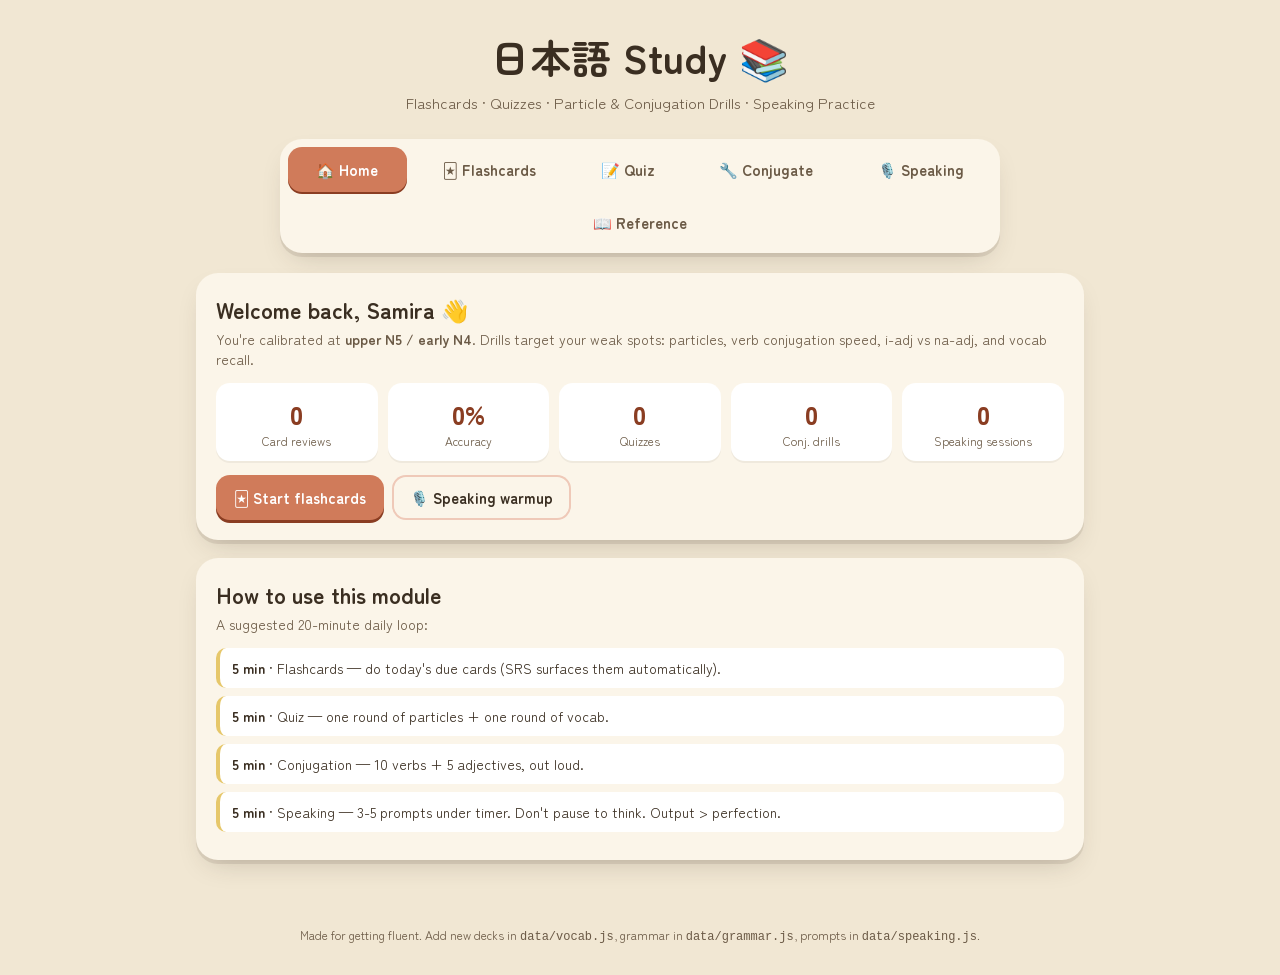
==== index.html @ 861074bb "Initial study module: flashcards (SRS), quizzes, particle & conjugation drills, speaking practice" ====
<!doctype html>
<html lang="en">
<head>
  <meta charset="utf-8" />
  <meta name="viewport" content="width=device-width,initial-scale=1" />
  <title>日本語 Study — Samira's Japanese Module</title>
  <meta name="description" content="A personal Japanese study module: flashcards with SRS, quizzes, particle & conjugation drills, and timed speaking practice." />
  <link rel="preconnect" href="https://fonts.googleapis.com" />
  <link rel="preconnect" href="https://fonts.gstatic.com" crossorigin />
  <link href="https://fonts.googleapis.com/css2?family=Zen+Maru+Gothic:wght@500;700;900&family=Quicksand:wght@500;700&display=swap" rel="stylesheet" />
  <link rel="stylesheet" href="css/style.css" />
</head>
<body>
  <header class="site">
    <h1>日本語 Study 📚</h1>
    <p class="subtitle">Flashcards · Quizzes · Particle &amp; Conjugation Drills · Speaking Practice</p>
  </header>

  <main>
    <nav class="tabs" role="tablist">
      <button class="tab-btn active" data-tab="home">🏠 Home</button>
      <button class="tab-btn" data-tab="flashcards">🃏 Flashcards</button>
      <button class="tab-btn" data-tab="quiz">📝 Quiz</button>
      <button class="tab-btn" data-tab="conjugate">🔧 Conjugate</button>
      <button class="tab-btn" data-tab="speaking">🎙️ Speaking</button>
      <button class="tab-btn" data-tab="reference">📖 Reference</button>
    </nav>

    <!-- HOME -->
    <section class="panel active" id="panel-home">
      <div class="section">
        <h2>Welcome back, Samira 👋</h2>
        <p class="muted">You're calibrated at <strong>upper N5 / early N4</strong>. Drills target your weak spots: particles, verb conjugation speed, i-adj vs na-adj, and vocab recall.</p>
        <div class="stats-row" id="home-stats"></div>
        <div class="controls-row" style="margin-top:14px">
          <button class="btn" data-goto="flashcards">🃏 Start flashcards</button>
          <button class="btn ghost" data-goto="speaking">🎙️ Speaking warmup</button>
        </div>
      </div>

      <div class="section">
        <h2>How to use this module</h2>
        <p class="muted">A suggested 20-minute daily loop:</p>
        <ul class="tips">
          <li><strong>5 min</strong> · Flashcards — do today's due cards (SRS surfaces them automatically).</li>
          <li><strong>5 min</strong> · Quiz — one round of particles + one round of vocab.</li>
          <li><strong>5 min</strong> · Conjugation — 10 verbs + 5 adjectives, out loud.</li>
          <li><strong>5 min</strong> · Speaking — 3-5 prompts under timer. Don't pause to think. Output &gt; perfection.</li>
        </ul>
      </div>
    </section>

    <!-- FLASHCARDS -->
    <section class="panel" id="panel-flashcards">
      <div class="section">
        <h2>🃏 Flashcards (SRS)</h2>
        <p class="muted">Pick a deck. Rate yourself honestly — cards you struggle with come back sooner.</p>
        <div class="deck-grid" id="deck-picker"></div>
      </div>

      <div class="section" id="flashcard-stage" style="display:none">
        <div class="score-bar">
          <span id="fc-progress">0 / 0</span>
          <span class="srs-meta" id="fc-srs-meta"></span>
          <button class="btn ghost small" id="fc-reset">↺ Reset deck</button>
        </div>
        <div class="flashcard-wrap">
          <div class="flashcard" id="flashcard">
            <div class="flashcard-inner">
              <div class="flashcard-face front">
                <div class="jp-main" id="fc-front"></div>
                <div class="kana" id="fc-kana"></div>
                <div class="hint-flip">tap / space to flip</div>
              </div>
              <div class="flashcard-face back">
                <div class="en" id="fc-en"></div>
                <div class="romaji" id="fc-romaji"></div>
                <div class="notes" id="fc-notes"></div>
                <div class="hint-flip">rate yourself below</div>
              </div>
            </div>
          </div>
          <div class="rating-row" id="fc-ratings">
            <button class="rating-btn again" data-rating="again">Again <span class="kbd">1</span></button>
            <button class="rating-btn hard"  data-rating="hard">Hard <span class="kbd">2</span></button>
            <button class="rating-btn good"  data-rating="good">Good <span class="kbd">3</span></button>
            <button class="rating-btn easy"  data-rating="easy">Easy <span class="kbd">4</span></button>
          </div>
        </div>
      </div>
    </section>

    <!-- QUIZ -->
    <section class="panel" id="panel-quiz">
      <div class="section">
        <h2>📝 Quiz Mode</h2>
        <p class="muted">Multiple choice. Pick a quiz type:</p>
        <div class="controls-row">
          <select class="select" id="quiz-type">
            <option value="particle">Particles (は/が/を/に/で…)</option>
            <option value="vocab-jp-en">Vocab: JP → EN</option>
            <option value="vocab-en-jp">Vocab: EN → JP</option>
          </select>
          <select class="select" id="quiz-deck"></select>
          <button class="btn" id="quiz-start">Start quiz</button>
        </div>
      </div>

      <div class="section" id="quiz-stage" style="display:none">
        <div class="score-bar">
          <span id="quiz-progress">0 / 10</span>
          <span id="quiz-score">Score: 0</span>
          <button class="btn ghost small" id="quiz-quit">End quiz</button>
        </div>
        <div class="quiz-question" id="quiz-q"></div>
        <div class="options" id="quiz-options"></div>
        <div class="feedback" id="quiz-feedback" style="display:none"></div>
      </div>
    </section>

    <!-- CONJUGATION -->
    <section class="panel" id="panel-conjugate">
      <div class="section">
        <h2>🔧 Conjugation Drill</h2>
        <p class="muted">Type the conjugated form in kana. Don't peek — reveal only if stuck.</p>
        <div class="controls-row">
          <select class="select" id="conj-kind">
            <option value="verb">Verbs</option>
            <option value="adj">Adjectives (i / na)</option>
          </select>
          <select class="select" id="conj-form"></select>
          <button class="btn" id="conj-start">Start drill</button>
        </div>
      </div>

      <div class="section" id="conj-stage" style="display:none">
        <div class="score-bar">
          <span id="conj-progress">0 / 10</span>
          <span id="conj-score">Correct: 0</span>
          <button class="btn ghost small" id="conj-quit">End drill</button>
        </div>
        <div class="quiz-question">
          <div class="prompt-jp" id="conj-prompt"></div>
          <div class="prompt-en" id="conj-sub"></div>
          <input class="drill-input" id="conj-input" placeholder="答えをひらがなで..." autocomplete="off" autocapitalize="off" spellcheck="false" />
          <div class="controls-row" style="justify-content:center">
            <button class="btn small" id="conj-check">Check</button>
            <button class="btn ghost small" id="conj-reveal">Reveal</button>
            <button class="btn ghost small" id="conj-skip">Skip →</button>
          </div>
          <div class="feedback" id="conj-feedback" style="display:none"></div>
        </div>
      </div>
    </section>

    <!-- SPEAKING -->
    <section class="panel" id="panel-speaking">
      <div class="section">
        <h2>🎙️ Speaking Practice</h2>
        <p class="muted">A prompt + a countdown. Say your answer out loud BEFORE the timer ends. Don't wait to feel ready.</p>
        <ul class="tips" id="speaking-tips"></ul>
        <div class="controls-row">
          <select class="select" id="speak-seconds">
            <option value="1">1× time (default)</option>
            <option value="1.5">1.5× (easier)</option>
            <option value="0.75">0.75× (harder)</option>
            <option value="0.5">0.5× (pro mode)</option>
          </select>
          <button class="btn" id="speak-start">Begin</button>
        </div>
      </div>

      <div class="section" id="speak-stage" style="display:none">
        <div class="speaking-card">
          <div class="muted" id="speak-index"></div>
          <div class="speaking-prompt" id="speak-prompt"></div>
          <div class="timer-ring" id="speak-timer"><div class="digits" id="speak-digits">10</div></div>
          <div class="reveal hidden" id="speak-reveal">
            <div class="jp" id="speak-sample"></div>
            <div class="en" id="speak-sample-en"></div>
          </div>
          <div class="controls-row" style="justify-content:center; margin-top:14px">
            <button class="btn ghost small" id="speak-show">Show sample answer</button>
            <button class="btn small" id="speak-next">Next prompt →</button>
          </div>
        </div>
      </div>
    </section>

    <!-- REFERENCE -->
    <section class="panel" id="panel-reference">
      <div class="section">
        <h2>📖 Particle Reference</h2>
        <p class="muted">The big five (plus friends). Tap to expand examples when browsing on a phone.</p>
        <div class="particle-grid" id="particle-grid"></div>
      </div>
      <div class="section">
        <h2>🔧 Conjugation Cheat Sheet</h2>
        <p class="muted">The patterns the drill is quizzing you on:</p>
        <div id="conj-ref"></div>
      </div>
    </section>
  </main>

  <footer class="site">
    <p>Made for getting fluent. Add new decks in <code>data/vocab.js</code>, grammar in <code>data/grammar.js</code>, prompts in <code>data/speaking.js</code>.</p>
  </footer>

  <!-- Data files -->
  <script src="data/vocab.js"></script>
  <script src="data/grammar.js"></script>
  <script src="data/speaking.js"></script>
  <!-- App logic -->
  <script src="js/storage.js"></script>
  <script src="js/flashcards.js"></script>
  <script src="js/quiz.js"></script>
  <script src="js/conjugation.js"></script>
  <script src="js/speaking.js"></script>
  <script src="js/reference.js"></script>
  <script src="js/app.js"></script>
</body>
</html>
---- css/style.css ----
/* =========================================================
   Japanese Study — warm & cute theme
   Palette inspired by the reference cards (beige/cream + soft
   accents). Mobile first; rounded corners; soft shadows.
   ========================================================= */

:root {
  --bg: #f1e7d3;
  --bg-panel: #fbf5e9;
  --bg-card: #ffffff;
  --ink: #3a2e21;
  --ink-soft: #6b5a46;
  --accent: #d07b5a;          /* warm terracotta */
  --accent-soft: #efc9b8;
  --accent-ink: #8a3d22;
  --green: #7fa87c;
  --green-soft: #d4e6cf;
  --yellow: #e6c76a;
  --yellow-soft: #f6e6b8;
  --pink: #e7a0a8;
  --pink-soft: #f6d8dc;
  --blue: #8aaccf;
  --blue-soft: #d7e5f1;
  --shadow: 0 4px 0 rgba(58, 46, 33, 0.10), 0 12px 28px -12px rgba(58,46,33,0.25);
  --radius-lg: 22px;
  --radius-md: 14px;
  --radius-sm: 10px;
}

* { box-sizing: border-box; }

html, body {
  margin: 0;
  padding: 0;
  font-family: "Zen Maru Gothic","Hiragino Maru Gothic ProN","Noto Sans JP","Quicksand",system-ui,-apple-system,"Segoe UI",sans-serif;
  background: var(--bg);
  color: var(--ink);
  -webkit-font-smoothing: antialiased;
  min-height: 100vh;
}

/* ---------- Layout ---------- */
header.site {
  padding: 28px 20px 10px;
  text-align: center;
}
header.site h1 {
  margin: 0;
  font-size: clamp(28px, 5vw, 40px);
  letter-spacing: 0.5px;
}
header.site .subtitle {
  color: var(--ink-soft);
  margin: 6px 0 0;
  font-size: 15px;
}

main {
  max-width: 920px;
  margin: 0 auto;
  padding: 16px;
}

/* ---------- Tabs ---------- */
.tabs {
  display: flex;
  gap: 8px;
  flex-wrap: wrap;
  justify-content: center;
  padding: 8px;
  margin: 0 auto 20px;
  background: var(--bg-panel);
  border-radius: var(--radius-lg);
  box-shadow: var(--shadow);
  max-width: 720px;
}
.tab-btn {
  flex: 1 1 auto;
  min-width: 110px;
  padding: 12px 14px;
  border: 0;
  background: transparent;
  color: var(--ink-soft);
  font-weight: 700;
  font-size: 15px;
  border-radius: var(--radius-md);
  cursor: pointer;
  transition: all .15s ease;
  font-family: inherit;
}
.tab-btn:hover { background: rgba(208,123,90,0.08); color: var(--ink); }
.tab-btn.active {
  background: var(--accent);
  color: #fff;
  box-shadow: 0 2px 0 var(--accent-ink);
}

.panel { display: none; }
.panel.active { display: block; animation: fadeIn .25s ease; }
@keyframes fadeIn { from { opacity:0; transform: translateY(4px);} to {opacity:1; transform:none;} }

/* ---------- Cards / sections ---------- */
.section {
  background: var(--bg-panel);
  border-radius: var(--radius-lg);
  padding: 20px;
  box-shadow: var(--shadow);
  margin-bottom: 18px;
}
.section h2 {
  margin: 0 0 4px;
  font-size: 22px;
}
.section .muted { color: var(--ink-soft); font-size: 14px; margin-top: 2px; }

/* ---------- Deck picker ---------- */
.deck-grid {
  display: grid;
  gap: 12px;
  grid-template-columns: repeat(auto-fill, minmax(180px, 1fr));
  margin-top: 14px;
}
.deck-card {
  background: var(--bg-card);
  border: 2px solid transparent;
  border-radius: var(--radius-md);
  padding: 14px;
  cursor: pointer;
  text-align: left;
  font-family: inherit;
  transition: transform .12s ease, border-color .12s ease;
  box-shadow: 0 2px 0 rgba(58,46,33,0.06);
}
.deck-card:hover { transform: translateY(-2px); border-color: var(--accent-soft); }
.deck-card.selected { border-color: var(--accent); background: #fff8f1; }
.deck-card .emoji { font-size: 26px; display: block; margin-bottom: 6px; }
.deck-card .title { font-weight: 700; margin: 2px 0 4px; color: var(--ink); }
.deck-card .count { font-size: 12px; color: var(--ink-soft); }

/* ---------- Generic buttons ---------- */
button.btn {
  border: 0; cursor: pointer; font-family: inherit; font-weight: 700;
  padding: 12px 18px; border-radius: var(--radius-md);
  background: var(--accent); color: #fff; font-size: 15px;
  box-shadow: 0 3px 0 var(--accent-ink);
  transition: transform .08s ease, box-shadow .08s ease, filter .1s ease;
}
button.btn:hover { filter: brightness(1.04); }
button.btn:active { transform: translateY(2px); box-shadow: 0 1px 0 var(--accent-ink); }
button.btn.ghost { background: transparent; color: var(--ink); box-shadow: inset 0 0 0 2px var(--accent-soft); }
button.btn.ghost:active { transform: none; box-shadow: inset 0 0 0 2px var(--accent); }
button.btn.small { padding: 8px 14px; font-size: 14px; }

/* ---------- Flashcard ---------- */
.flashcard-wrap { display: flex; flex-direction: column; align-items: center; gap: 14px; }
.flashcard {
  width: 100%; max-width: 520px; aspect-ratio: 4 / 3;
  perspective: 1200px; cursor: pointer;
  user-select: none;
}
.flashcard-inner {
  position: relative; width: 100%; height: 100%;
  transition: transform .5s cubic-bezier(.4,.2,.2,1);
  transform-style: preserve-3d;
}
.flashcard.flipped .flashcard-inner { transform: rotateY(180deg); }
.flashcard-face {
  position: absolute; inset: 0;
  backface-visibility: hidden;
  display: flex; flex-direction: column;
  align-items: center; justify-content: center;
  background: var(--bg-card);
  border-radius: var(--radius-lg);
  box-shadow: var(--shadow);
  padding: 28px; text-align: center;
}
.flashcard-face.back {
  transform: rotateY(180deg);
  background: #fff8f1;
}
.flashcard .jp-main {
  font-size: clamp(36px, 9vw, 60px);
  font-weight: 700;
  line-height: 1.1;
  color: var(--ink);
}
.flashcard .kana {
  color: var(--ink-soft);
  font-size: 18px;
  margin-top: 8px;
}
.flashcard .romaji {
  font-style: italic;
  color: var(--accent-ink);
  margin-top: 2px;
  font-size: 14px;
}
.flashcard .en {
  font-size: clamp(22px, 5vw, 30px);
  font-weight: 700;
  color: var(--ink);
}
.flashcard .notes {
  color: var(--ink-soft);
  font-size: 14px;
  margin-top: 12px;
  max-width: 80%;
}
.flashcard .hint-flip {
  position: absolute;
  bottom: 12px; left: 0; right: 0;
  text-align: center;
  color: var(--ink-soft);
  font-size: 12px; letter-spacing: .5px;
  text-transform: uppercase;
  opacity: .7;
}

.rating-row {
  display: flex; gap: 8px; flex-wrap: wrap; justify-content: center;
}
.rating-btn {
  border: 0; cursor: pointer; font-family: inherit; font-weight: 700;
  padding: 12px 18px; border-radius: var(--radius-md);
  font-size: 14px;
  box-shadow: 0 3px 0 rgba(58,46,33,0.1);
}
.rating-btn.again { background: var(--pink-soft); color: #8a3d48; }
.rating-btn.hard  { background: var(--yellow-soft); color: #7c6418; }
.rating-btn.good  { background: var(--green-soft); color: #3c5a38; }
.rating-btn.easy  { background: var(--blue-soft); color: #2b4a6b; }
.rating-btn:hover { filter: brightness(.97); }
.rating-btn:active { transform: translateY(2px); box-shadow: 0 1px 0 rgba(58,46,33,0.15); }

.card-progress {
  font-size: 13px;
  color: var(--ink-soft);
  text-align: center;
}
.srs-meta { font-size: 12px; color: var(--ink-soft); }

/* ---------- Quiz / drill ---------- */
.quiz-question {
  background: var(--bg-card);
  border-radius: var(--radius-lg);
  padding: 28px;
  box-shadow: var(--shadow);
  text-align: center;
}
.quiz-question .prompt-jp {
  font-size: clamp(26px, 6vw, 40px);
  font-weight: 700;
  line-height: 1.3;
}
.quiz-question .prompt-en {
  color: var(--ink-soft); margin-top: 6px; font-size: 15px;
}
.blank {
  display: inline-block;
  min-width: 1.5em;
  padding: 0 4px;
  border-bottom: 3px dashed var(--accent);
  color: var(--accent);
  font-weight: 700;
}
.blank.filled {
  border-bottom-style: solid;
  color: var(--ink);
}

.options {
  display: grid;
  gap: 10px;
  grid-template-columns: repeat(auto-fit, minmax(120px, 1fr));
  margin-top: 18px;
}
.option-btn {
  border: 2px solid var(--accent-soft);
  background: var(--bg-card);
  color: var(--ink);
  padding: 14px 16px;
  border-radius: var(--radius-md);
  cursor: pointer;
  font-family: inherit;
  font-size: 20px;
  font-weight: 700;
  transition: all .1s ease;
}
.option-btn:hover { background: #fff8f1; border-color: var(--accent); }
.option-btn.correct { background: var(--green-soft); border-color: var(--green); }
.option-btn.wrong   { background: var(--pink-soft); border-color: var(--pink); }
.option-btn[disabled] { cursor: default; opacity: .85; }

.feedback {
  margin-top: 14px;
  padding: 12px 14px;
  background: var(--bg-panel);
  border-radius: var(--radius-md);
  font-size: 14px;
  color: var(--ink-soft);
  border-left: 4px solid var(--accent);
}
.feedback strong { color: var(--ink); }

.score-bar {
  display: flex; justify-content: space-between; align-items: center;
  margin-bottom: 12px;
  font-size: 14px;
  color: var(--ink-soft);
}

/* ---------- Conjugation drill ---------- */
.drill-input {
  font-family: inherit;
  font-size: 24px;
  padding: 12px 14px;
  border: 2px solid var(--accent-soft);
  border-radius: var(--radius-md);
  background: #fff;
  color: var(--ink);
  text-align: center;
  width: 100%;
  max-width: 340px;
  margin: 14px auto;
  display: block;
  outline: none;
}
.drill-input:focus { border-color: var(--accent); }

.verb-type-badge {
  display: inline-block;
  padding: 3px 10px;
  border-radius: 999px;
  font-size: 12px;
  font-weight: 700;
  color: #fff;
  margin-left: 8px;
  vertical-align: middle;
}
.verb-type-badge.u  { background: var(--accent); }
.verb-type-badge.ru { background: var(--green); }
.verb-type-badge.irr{ background: var(--pink); }
.verb-type-badge.i  { background: var(--accent); }
.verb-type-badge.na { background: var(--blue); }

/* ---------- Speaking ---------- */
.speaking-card {
  background: var(--bg-card);
  padding: 24px;
  border-radius: var(--radius-lg);
  box-shadow: var(--shadow);
  text-align: center;
}
.speaking-prompt {
  font-size: clamp(22px, 4.5vw, 30px);
  font-weight: 700;
  margin: 6px 0 14px;
}
.timer-ring {
  width: 120px; height: 120px; margin: 12px auto;
  border-radius: 50%;
  background: conic-gradient(var(--accent) 0deg, var(--bg-panel) 0deg);
  display: flex; align-items: center; justify-content: center;
  position: relative;
  transition: background .1s linear;
}
.timer-ring::before {
  content: "";
  position: absolute; inset: 8px;
  background: var(--bg-card);
  border-radius: 50%;
}
.timer-ring .digits {
  position: relative;
  font-size: 32px; font-weight: 800; color: var(--ink);
}
.reveal {
  margin-top: 14px;
  background: var(--bg-panel);
  padding: 16px;
  border-radius: var(--radius-md);
  text-align: left;
}
.reveal.hidden { display: none; }
.reveal .jp { font-size: 22px; font-weight: 700; }
.reveal .en { color: var(--ink-soft); margin-top: 6px; }

/* ---------- Tips / Reference ---------- */
.tips { list-style: none; padding: 0; margin: 8px 0 0; }
.tips li {
  padding: 10px 12px;
  margin-bottom: 8px;
  background: var(--bg-card);
  border-left: 4px solid var(--yellow);
  border-radius: var(--radius-sm);
  font-size: 14px;
}

.particle-grid {
  display: grid; gap: 12px;
  grid-template-columns: repeat(auto-fit, minmax(240px, 1fr));
  margin-top: 14px;
}
.particle-card {
  background: var(--bg-card);
  padding: 16px;
  border-radius: var(--radius-md);
  box-shadow: 0 2px 0 rgba(58,46,33,0.06);
}
.particle-card .p-head {
  display: flex; align-items: baseline; gap: 10px;
}
.particle-card .p-symbol {
  font-size: 38px; font-weight: 800; color: var(--accent-ink);
}
.particle-card .p-name { color: var(--ink-soft); font-size: 13px; }
.particle-card .p-core { margin: 8px 0; font-weight: 600; }
.particle-card .p-ex {
  font-size: 14px;
  padding: 8px 10px;
  background: var(--bg-panel);
  border-radius: var(--radius-sm);
  margin-top: 6px;
}
.particle-card .p-ex .en { color: var(--ink-soft); display: block; margin-top: 2px; font-size: 13px; }

/* ---------- Stats ---------- */
.stats-row {
  display: flex; gap: 10px; flex-wrap: wrap;
  margin-top: 10px;
}
.stat {
  flex: 1 1 110px;
  background: var(--bg-card);
  padding: 12px;
  border-radius: var(--radius-md);
  text-align: center;
  box-shadow: 0 2px 0 rgba(58,46,33,0.06);
}
.stat .n { font-size: 26px; font-weight: 800; color: var(--accent-ink); }
.stat .lbl { font-size: 12px; color: var(--ink-soft); }

/* ---------- Mode controls ---------- */
.controls-row {
  display: flex; gap: 8px; flex-wrap: wrap; align-items: center;
  margin-top: 10px;
}
select.select {
  font-family: inherit; font-size: 14px;
  padding: 10px 12px; border: 2px solid var(--accent-soft);
  border-radius: var(--radius-md);
  background: var(--bg-card); color: var(--ink);
}
.kbd {
  display: inline-block;
  padding: 1px 6px;
  background: var(--bg-panel);
  border-radius: 4px;
  font-size: 12px;
  border: 1px solid rgba(58,46,33,0.15);
  font-family: ui-monospace, Menlo, monospace;
}

.empty {
  text-align: center; padding: 40px 20px; color: var(--ink-soft);
}

/* ---------- Footer ---------- */
footer.site {
  text-align: center;
  color: var(--ink-soft);
  font-size: 12px;
  padding: 20px;
}
footer.site a { color: var(--accent-ink); }

/* ---------- Mobile ---------- */
@media (max-width: 520px) {
  main { padding: 10px; }
  .section { padding: 16px; }
  .rating-row { width: 100%; }
  .rating-btn { flex: 1 1 45%; }
  .tab-btn { min-width: 46%; font-size: 13px; padding: 10px; }
}
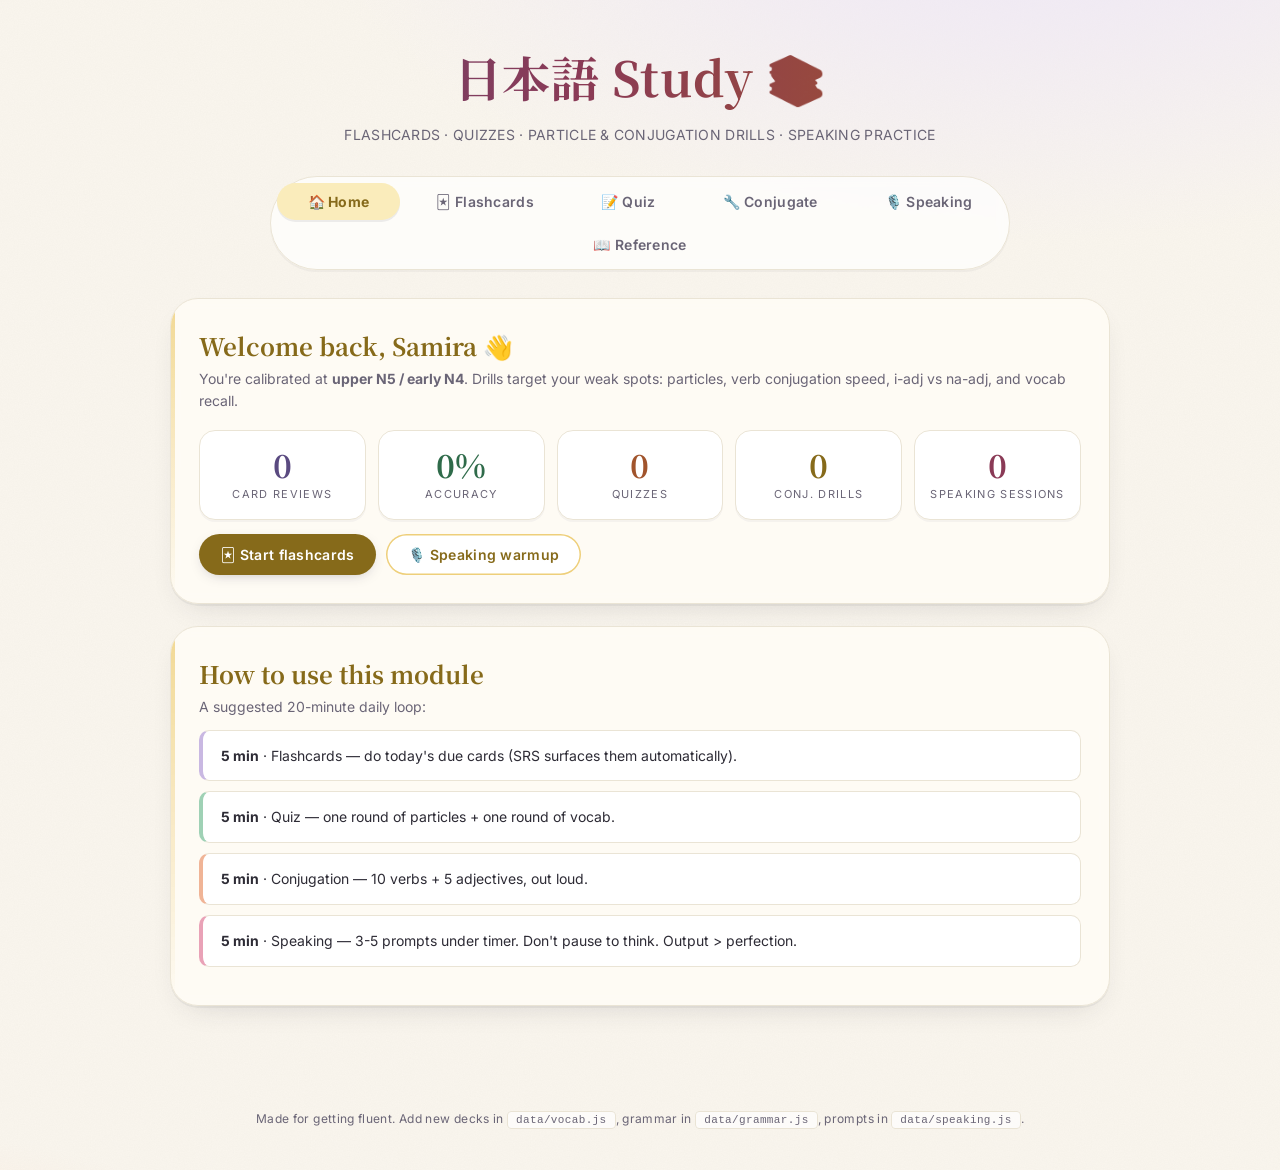
==== commit c0e82b12: "Pastel rainbow redesign + romaji auto-converter + katakana decks - Rewrote CSS with pastel rainbow t" ====
--- a/index.html
+++ b/index.html
@@ -7,7 +7,7 @@
   <meta name="description" content="A personal Japanese study module: flashcards with SRS, quizzes, particle & conjugation drills, and timed speaking practice." />
   <link rel="preconnect" href="https://fonts.googleapis.com" />
   <link rel="preconnect" href="https://fonts.gstatic.com" crossorigin />
-  <link href="https://fonts.googleapis.com/css2?family=Zen+Maru+Gothic:wght@500;700;900&family=Quicksand:wght@500;700&display=swap" rel="stylesheet" />
+  <link href="https://fonts.googleapis.com/css2?family=Noto+Serif+JP:wght@400;500;600;700&family=Inter:wght@400;500;600;700&display=swap" rel="stylesheet" />
   <link rel="stylesheet" href="css/style.css" />
 </head>
 <body>
@@ -142,7 +142,8 @@
         <div class="quiz-question">
           <div class="prompt-jp" id="conj-prompt"></div>
           <div class="prompt-en" id="conj-sub"></div>
-          <input class="drill-input" id="conj-input" placeholder="答えをひらがなで..." autocomplete="off" autocapitalize="off" spellcheck="false" />
+          <input class="drill-input" id="conj-input" placeholder="type romaji (tabemasu) → たべます" autocomplete="off" autocapitalize="off" spellcheck="false" />
+          <div class="muted" style="font-size:12px;margin-top:-8px">No Japanese keyboard needed — just type romaji, it converts automatically.</div>
           <div class="controls-row" style="justify-content:center">
             <button class="btn small" id="conj-check">Check</button>
             <button class="btn ghost small" id="conj-reveal">Reveal</button>
@@ -211,6 +212,7 @@
   <script src="data/grammar.js"></script>
   <script src="data/speaking.js"></script>
   <!-- App logic -->
+  <script src="js/romaji.js"></script>
   <script src="js/storage.js"></script>
   <script src="js/flashcards.js"></script>
   <script src="js/quiz.js"></script>
--- a/css/style.css
+++ b/css/style.css
@@ -1,484 +1,784 @@
-/* =========================================================
-   Japanese Study — warm & cute theme
-   Palette inspired by the reference cards (beige/cream + soft
-   accents). Mobile first; rounded corners; soft shadows.
-   ========================================================= */
+/* =============================================================
+   Japanese Study — Pastel Rainbow theme
+   Editorial serif for 日本語 · clean sans for UI
+   Subtle washi texture · soft color-coded sections
+   ============================================================= */
 
 :root {
-  --bg: #f1e7d3;
-  --bg-panel: #fbf5e9;
-  --bg-card: #ffffff;
-  --ink: #3a2e21;
-  --ink-soft: #6b5a46;
-  --accent: #d07b5a;          /* warm terracotta */
-  --accent-soft: #efc9b8;
-  --accent-ink: #8a3d22;
-  --green: #7fa87c;
-  --green-soft: #d4e6cf;
-  --yellow: #e6c76a;
-  --yellow-soft: #f6e6b8;
-  --pink: #e7a0a8;
-  --pink-soft: #f6d8dc;
-  --blue: #8aaccf;
-  --blue-soft: #d7e5f1;
-  --shadow: 0 4px 0 rgba(58, 46, 33, 0.10), 0 12px 28px -12px rgba(58,46,33,0.25);
-  --radius-lg: 22px;
-  --radius-md: 14px;
+  --bg:        #faf6ee;
+  --bg-panel:  #fffcf6;
+  --bg-card:   #ffffff;
+  --ink:       #2d2b35;
+  --ink-soft:  #6a6576;
+  --line:      #eae4d5;
+
+  /* Pastel palette — one accent per section */
+  --lav:       #c9b8e2;
+  --lav-soft:  #ede6f7;
+  --lav-ink:   #5a4a80;
+
+  --mint:      #9fd1b5;
+  --mint-soft: #daf0e2;
+  --mint-ink:  #2f6b4a;
+
+  --peach:     #f0b496;
+  --peach-soft:#fbdfcf;
+  --peach-ink: #a1542c;
+
+  --butter:    #eecf7a;
+  --butter-soft:#faecbb;
+  --butter-ink:#866a1a;
+
+  --rose:      #e9a2b7;
+  --rose-soft: #f8d9e1;
+  --rose-ink:  #8a3a56;
+
+  --sky:       #a6c8e3;
+  --sky-soft:  #dbe9f5;
+  --sky-ink:   #385475;
+
+  --accent:    var(--lav);
+  --accent-soft: var(--lav-soft);
+  --accent-ink:  var(--lav-ink);
+
+  --radius-lg: 28px;
+  --radius-md: 16px;
   --radius-sm: 10px;
+
+  --shadow-sm: 0 2px 0 rgba(45,43,53,.04);
+  --shadow-md: 0 12px 32px -16px rgba(45,43,53,.20), 0 2px 0 rgba(45,43,53,.05);
+  --shadow-lg: 0 24px 64px -24px rgba(45,43,53,.22), 0 3px 0 rgba(45,43,53,.06);
+
+  --ease: cubic-bezier(.3,.8,.4,1);
 }
 
 * { box-sizing: border-box; }
-
-html, body {
-  margin: 0;
-  padding: 0;
-  font-family: "Zen Maru Gothic","Hiragino Maru Gothic ProN","Noto Sans JP","Quicksand",system-ui,-apple-system,"Segoe UI",sans-serif;
+html, body { margin:0; padding:0; min-height:100%; }
+
+html {
   background: var(--bg);
   color: var(--ink);
+}
+
+/* Subtle washi paper texture via SVG noise (very soft) */
+body {
+  font-family: "Inter","Quicksand",-apple-system,BlinkMacSystemFont,"Segoe UI",system-ui,sans-serif;
+  font-size: 16px;
+  line-height: 1.55;
+  color: var(--ink);
+  background:
+    radial-gradient(1200px 600px at 80% -10%, var(--lav-soft), transparent 60%),
+    radial-gradient(900px 500px at -10% 120%, var(--peach-soft), transparent 55%),
+    url("data:image/svg+xml;utf8,<svg xmlns='http://www.w3.org/2000/svg' width='220' height='220' viewBox='0 0 220 220'><filter id='n'><feTurbulence type='fractalNoise' baseFrequency='0.82' numOctaves='2' stitchTiles='stitch' seed='5'/><feColorMatrix type='matrix' values='0 0 0 0 0.18  0 0 0 0 0.17  0 0 0 0 0.20  0 0 0 0.035 0'/></filter><rect width='100%' height='100%' filter='url(%23n)'/></svg>"),
+    var(--bg);
   -webkit-font-smoothing: antialiased;
-  min-height: 100vh;
-}
-
-/* ---------- Layout ---------- */
+  text-rendering: optimizeLegibility;
+}
+
+/* Japanese text uses an editorial serif */
+.jp,
+.jp-main,
+.prompt-jp,
+.flashcard .jp-main,
+.particle-card .p-symbol,
+.reveal .jp,
+.speaking-prompt {
+  font-family: "Noto Serif JP","Hiragino Mincho ProN","Yu Mincho",serif;
+  font-weight: 600;
+  letter-spacing: 0.01em;
+}
+
+/* ---------------------------------------------------------------
+   Header
+----------------------------------------------------------------*/
 header.site {
-  padding: 28px 20px 10px;
+  padding: 40px 20px 14px;
   text-align: center;
 }
 header.site h1 {
   margin: 0;
-  font-size: clamp(28px, 5vw, 40px);
-  letter-spacing: 0.5px;
+  font-family: "Noto Serif JP",serif;
+  font-weight: 700;
+  font-size: clamp(32px, 5.5vw, 48px);
+  letter-spacing: .01em;
+  background: linear-gradient(90deg, var(--lav-ink), var(--rose-ink) 45%, var(--peach-ink) 80%);
+  -webkit-background-clip: text;
+  background-clip: text;
+  -webkit-text-fill-color: transparent;
 }
 header.site .subtitle {
   color: var(--ink-soft);
-  margin: 6px 0 0;
-  font-size: 15px;
-}
-
-main {
-  max-width: 920px;
-  margin: 0 auto;
-  padding: 16px;
-}
-
-/* ---------- Tabs ---------- */
+  margin: 10px 0 0;
+  font-size: 14px;
+  letter-spacing: .02em;
+  text-transform: uppercase;
+}
+
+main { max-width: 980px; margin: 0 auto; padding: 16px 20px 40px; }
+
+/* ---------------------------------------------------------------
+   Tabs — pill nav with color-coded active state
+----------------------------------------------------------------*/
 .tabs {
   display: flex;
-  gap: 8px;
+  gap: 6px;
   flex-wrap: wrap;
   justify-content: center;
-  padding: 8px;
-  margin: 0 auto 20px;
-  background: var(--bg-panel);
-  border-radius: var(--radius-lg);
-  box-shadow: var(--shadow);
-  max-width: 720px;
+  padding: 6px;
+  margin: 0 auto 28px;
+  background: rgba(255,255,255,0.7);
+  border: 1px solid var(--line);
+  border-radius: 999px;
+  box-shadow: var(--shadow-sm);
+  max-width: 740px;
+  backdrop-filter: blur(6px);
 }
 .tab-btn {
   flex: 1 1 auto;
-  min-width: 110px;
-  padding: 12px 14px;
+  min-width: 100px;
+  padding: 10px 16px;
   border: 0;
   background: transparent;
   color: var(--ink-soft);
-  font-weight: 700;
-  font-size: 15px;
-  border-radius: var(--radius-md);
+  font-weight: 600;
+  font-size: 14px;
+  border-radius: 999px;
   cursor: pointer;
-  transition: all .15s ease;
+  transition: all .2s var(--ease);
   font-family: inherit;
-}
-.tab-btn:hover { background: rgba(208,123,90,0.08); color: var(--ink); }
-.tab-btn.active {
-  background: var(--accent);
-  color: #fff;
-  box-shadow: 0 2px 0 var(--accent-ink);
-}
+  letter-spacing: .02em;
+}
+.tab-btn:hover { color: var(--ink); background: rgba(45,43,53,.04); }
+
+/* Color-coded active tab per section */
+.tab-btn.active { color: var(--ink); box-shadow: 0 2px 0 rgba(45,43,53,.08); font-weight: 700; }
+.tab-btn[data-tab="home"].active       { background: var(--butter-soft); color: var(--butter-ink); }
+.tab-btn[data-tab="flashcards"].active { background: var(--lav-soft);    color: var(--lav-ink); }
+.tab-btn[data-tab="quiz"].active       { background: var(--mint-soft);   color: var(--mint-ink); }
+.tab-btn[data-tab="conjugate"].active  { background: var(--peach-soft);  color: var(--peach-ink); }
+.tab-btn[data-tab="speaking"].active   { background: var(--rose-soft);   color: var(--rose-ink); }
+.tab-btn[data-tab="reference"].active  { background: var(--sky-soft);    color: var(--sky-ink); }
 
 .panel { display: none; }
-.panel.active { display: block; animation: fadeIn .25s ease; }
-@keyframes fadeIn { from { opacity:0; transform: translateY(4px);} to {opacity:1; transform:none;} }
-
-/* ---------- Cards / sections ---------- */
+.panel.active { display: block; animation: panelIn .35s var(--ease); }
+@keyframes panelIn {
+  from { opacity: 0; transform: translateY(8px); }
+  to   { opacity: 1; transform: none; }
+}
+
+/* Section panels pick up an accent per tab */
+#panel-home      { --accent: var(--butter); --accent-soft: var(--butter-soft); --accent-ink: var(--butter-ink); }
+#panel-flashcards{ --accent: var(--lav);    --accent-soft: var(--lav-soft);    --accent-ink: var(--lav-ink); }
+#panel-quiz      { --accent: var(--mint);   --accent-soft: var(--mint-soft);   --accent-ink: var(--mint-ink); }
+#panel-conjugate { --accent: var(--peach);  --accent-soft: var(--peach-soft);  --accent-ink: var(--peach-ink); }
+#panel-speaking  { --accent: var(--rose);   --accent-soft: var(--rose-soft);   --accent-ink: var(--rose-ink); }
+#panel-reference { --accent: var(--sky);    --accent-soft: var(--sky-soft);    --accent-ink: var(--sky-ink); }
+
+/* ---------------------------------------------------------------
+   Cards / sections
+----------------------------------------------------------------*/
 .section {
-  background: var(--bg-panel);
+  background: rgba(255, 252, 246, 0.85);
+  border: 1px solid var(--line);
   border-radius: var(--radius-lg);
-  padding: 20px;
-  box-shadow: var(--shadow);
-  margin-bottom: 18px;
+  padding: 28px;
+  box-shadow: var(--shadow-md);
+  margin-bottom: 22px;
+  backdrop-filter: blur(6px);
+  position: relative;
+  overflow: hidden;
+}
+/* Subtle accent stripe on the left edge of each section */
+.section::before {
+  content: "";
+  position: absolute;
+  left: 0; top: 0; bottom: 0;
+  width: 4px;
+  background: linear-gradient(180deg, var(--accent) 0%, transparent 100%);
+  opacity: .8;
 }
 .section h2 {
   margin: 0 0 4px;
-  font-size: 22px;
-}
-.section .muted { color: var(--ink-soft); font-size: 14px; margin-top: 2px; }
-
-/* ---------- Deck picker ---------- */
+  font-family: "Noto Serif JP",serif;
+  font-weight: 700;
+  font-size: 24px;
+  color: var(--accent-ink);
+}
+.section .muted { color: var(--ink-soft); font-size: 14px; margin: 4px 0 0; }
+
+/* ---------------------------------------------------------------
+   Deck picker
+----------------------------------------------------------------*/
 .deck-grid {
   display: grid;
-  gap: 12px;
-  grid-template-columns: repeat(auto-fill, minmax(180px, 1fr));
-  margin-top: 14px;
+  gap: 14px;
+  grid-template-columns: repeat(auto-fill, minmax(190px, 1fr));
+  margin-top: 20px;
 }
 .deck-card {
   background: var(--bg-card);
-  border: 2px solid transparent;
-  border-radius: var(--radius-md);
-  padding: 14px;
+  border: 1.5px solid var(--line);
+  border-radius: var(--radius-md);
+  padding: 18px 16px;
   cursor: pointer;
   text-align: left;
   font-family: inherit;
-  transition: transform .12s ease, border-color .12s ease;
-  box-shadow: 0 2px 0 rgba(58,46,33,0.06);
-}
-.deck-card:hover { transform: translateY(-2px); border-color: var(--accent-soft); }
-.deck-card.selected { border-color: var(--accent); background: #fff8f1; }
-.deck-card .emoji { font-size: 26px; display: block; margin-bottom: 6px; }
-.deck-card .title { font-weight: 700; margin: 2px 0 4px; color: var(--ink); }
-.deck-card .count { font-size: 12px; color: var(--ink-soft); }
-
-/* ---------- Generic buttons ---------- */
+  transition: transform .18s var(--ease), border-color .18s var(--ease), box-shadow .18s var(--ease);
+  box-shadow: var(--shadow-sm);
+  position: relative;
+  overflow: hidden;
+}
+.deck-card::after {
+  content:""; position:absolute; inset:auto -40% -40% auto;
+  width:140px; height:140px; border-radius:50%;
+  background: var(--accent-soft); opacity:.5;
+  z-index: 0;
+}
+.deck-card > * { position: relative; z-index: 1; }
+.deck-card:hover { transform: translateY(-3px); border-color: var(--accent); box-shadow: var(--shadow-md); }
+.deck-card.selected {
+  border-color: var(--accent);
+  background: var(--accent-soft);
+}
+.deck-card .emoji {
+  font-size: 28px; display: block; margin-bottom: 8px;
+}
+.deck-card .title {
+  font-weight: 700; margin: 2px 0 6px;
+  color: var(--ink); font-family: "Noto Serif JP",serif;
+  font-size: 16px;
+}
+.deck-card .count { font-size: 12px; color: var(--ink-soft); letter-spacing: .03em; text-transform: uppercase; }
+
+/* Give consecutive deck cards different hues for visual rhythm */
+.deck-card:nth-child(6n+1) { --accent: var(--lav);    --accent-soft: var(--lav-soft);    --accent-ink: var(--lav-ink); }
+.deck-card:nth-child(6n+2) { --accent: var(--mint);   --accent-soft: var(--mint-soft);   --accent-ink: var(--mint-ink); }
+.deck-card:nth-child(6n+3) { --accent: var(--peach);  --accent-soft: var(--peach-soft);  --accent-ink: var(--peach-ink); }
+.deck-card:nth-child(6n+4) { --accent: var(--butter); --accent-soft: var(--butter-soft); --accent-ink: var(--butter-ink); }
+.deck-card:nth-child(6n+5) { --accent: var(--rose);   --accent-soft: var(--rose-soft);   --accent-ink: var(--rose-ink); }
+.deck-card:nth-child(6n+6) { --accent: var(--sky);    --accent-soft: var(--sky-soft);    --accent-ink: var(--sky-ink); }
+
+/* ---------------------------------------------------------------
+   Buttons
+----------------------------------------------------------------*/
 button.btn {
-  border: 0; cursor: pointer; font-family: inherit; font-weight: 700;
-  padding: 12px 18px; border-radius: var(--radius-md);
-  background: var(--accent); color: #fff; font-size: 15px;
-  box-shadow: 0 3px 0 var(--accent-ink);
-  transition: transform .08s ease, box-shadow .08s ease, filter .1s ease;
-}
-button.btn:hover { filter: brightness(1.04); }
-button.btn:active { transform: translateY(2px); box-shadow: 0 1px 0 var(--accent-ink); }
-button.btn.ghost { background: transparent; color: var(--ink); box-shadow: inset 0 0 0 2px var(--accent-soft); }
-button.btn.ghost:active { transform: none; box-shadow: inset 0 0 0 2px var(--accent); }
-button.btn.small { padding: 8px 14px; font-size: 14px; }
-
-/* ---------- Flashcard ---------- */
-.flashcard-wrap { display: flex; flex-direction: column; align-items: center; gap: 14px; }
+  border: 0; cursor: pointer; font-family: inherit; font-weight: 600;
+  padding: 12px 22px; border-radius: 999px;
+  background: var(--accent-ink);
+  color: #fff; font-size: 14px;
+  letter-spacing: .02em;
+  transition: transform .1s var(--ease), box-shadow .15s var(--ease), filter .15s var(--ease);
+  box-shadow: 0 4px 14px -6px rgba(45,43,53,.35);
+}
+button.btn:hover { filter: brightness(1.08); transform: translateY(-1px); }
+button.btn:active { transform: translateY(0); }
+button.btn.ghost {
+  background: #fff;
+  color: var(--accent-ink);
+  box-shadow: inset 0 0 0 1.5px var(--accent);
+}
+button.btn.ghost:hover { background: var(--accent-soft); }
+button.btn.small { padding: 8px 16px; font-size: 13px; }
+
+/* ---------------------------------------------------------------
+   Flashcard
+----------------------------------------------------------------*/
+.flashcard-wrap {
+  display: flex; flex-direction: column; align-items: center; gap: 18px;
+  margin-top: 10px;
+}
 .flashcard {
-  width: 100%; max-width: 520px; aspect-ratio: 4 / 3;
-  perspective: 1200px; cursor: pointer;
+  width: 100%; max-width: 560px; aspect-ratio: 5 / 3.2;
+  perspective: 1400px; cursor: pointer;
   user-select: none;
 }
 .flashcard-inner {
   position: relative; width: 100%; height: 100%;
-  transition: transform .5s cubic-bezier(.4,.2,.2,1);
+  transition: transform .75s var(--ease);
   transform-style: preserve-3d;
+  will-change: transform;
 }
 .flashcard.flipped .flashcard-inner { transform: rotateY(180deg); }
 .flashcard-face {
   position: absolute; inset: 0;
   backface-visibility: hidden;
+  -webkit-backface-visibility: hidden;
   display: flex; flex-direction: column;
   align-items: center; justify-content: center;
   background: var(--bg-card);
+  border: 1.5px solid var(--line);
   border-radius: var(--radius-lg);
-  box-shadow: var(--shadow);
-  padding: 28px; text-align: center;
-}
+  box-shadow: var(--shadow-lg);
+  padding: 32px; text-align: center;
+  overflow: hidden;
+}
+/* Washi pattern on both faces */
+.flashcard-face::before {
+  content:""; position:absolute; inset:0;
+  background-image:
+    url("data:image/svg+xml;utf8,<svg xmlns='http://www.w3.org/2000/svg' width='200' height='200'><filter id='n'><feTurbulence type='fractalNoise' baseFrequency='0.9' numOctaves='2' stitchTiles='stitch' seed='7'/><feColorMatrix type='matrix' values='0 0 0 0 0.25  0 0 0 0 0.2  0 0 0 0 0.3  0 0 0 0.04 0'/></filter><rect width='100%' height='100%' filter='url(%23n)'/></svg>");
+  pointer-events:none;
+  opacity: .9;
+}
+.flashcard-face::after {
+  content:""; position:absolute;
+  width: 180px; height: 180px; border-radius: 50%;
+  background: var(--accent-soft);
+  top: -80px; right: -80px;
+  opacity: .7;
+  z-index: 0;
+}
+.flashcard-face > * { position: relative; z-index: 1; }
 .flashcard-face.back {
   transform: rotateY(180deg);
-  background: #fff8f1;
+  background: var(--bg-card);
+}
+.flashcard-face.back::after {
+  top: auto; right: auto; bottom: -80px; left: -80px;
+  background: var(--mint-soft);
 }
 .flashcard .jp-main {
-  font-size: clamp(36px, 9vw, 60px);
-  font-weight: 700;
-  line-height: 1.1;
+  font-size: clamp(40px, 10vw, 72px);
+  line-height: 1.05;
   color: var(--ink);
 }
 .flashcard .kana {
   color: var(--ink-soft);
   font-size: 18px;
-  margin-top: 8px;
+  margin-top: 10px;
+  letter-spacing: .04em;
 }
 .flashcard .romaji {
   font-style: italic;
   color: var(--accent-ink);
-  margin-top: 2px;
+  margin-top: 4px;
   font-size: 14px;
+  letter-spacing: .03em;
 }
 .flashcard .en {
-  font-size: clamp(22px, 5vw, 30px);
-  font-weight: 700;
+  font-size: clamp(26px, 5.5vw, 36px);
+  font-family: "Noto Serif JP",serif;
+  font-weight: 600;
   color: var(--ink);
 }
 .flashcard .notes {
   color: var(--ink-soft);
   font-size: 14px;
-  margin-top: 12px;
-  max-width: 80%;
+  margin-top: 14px;
+  max-width: 90%;
+  line-height: 1.5;
 }
 .flashcard .hint-flip {
   position: absolute;
-  bottom: 12px; left: 0; right: 0;
+  bottom: 14px; left: 0; right: 0;
   text-align: center;
   color: var(--ink-soft);
-  font-size: 12px; letter-spacing: .5px;
+  font-size: 11px; letter-spacing: .2em;
   text-transform: uppercase;
-  opacity: .7;
+  opacity: .6;
 }
 
 .rating-row {
-  display: flex; gap: 8px; flex-wrap: wrap; justify-content: center;
+  display: flex; gap: 10px; flex-wrap: wrap; justify-content: center;
+  width: 100%; max-width: 560px;
 }
 .rating-btn {
+  flex: 1 1 120px;
   border: 0; cursor: pointer; font-family: inherit; font-weight: 700;
-  padding: 12px 18px; border-radius: var(--radius-md);
-  font-size: 14px;
-  box-shadow: 0 3px 0 rgba(58,46,33,0.1);
-}
-.rating-btn.again { background: var(--pink-soft); color: #8a3d48; }
-.rating-btn.hard  { background: var(--yellow-soft); color: #7c6418; }
-.rating-btn.good  { background: var(--green-soft); color: #3c5a38; }
-.rating-btn.easy  { background: var(--blue-soft); color: #2b4a6b; }
-.rating-btn:hover { filter: brightness(.97); }
-.rating-btn:active { transform: translateY(2px); box-shadow: 0 1px 0 rgba(58,46,33,0.15); }
-
-.card-progress {
-  font-size: 13px;
-  color: var(--ink-soft);
+  padding: 14px 16px; border-radius: var(--radius-md);
+  font-size: 13px; letter-spacing: .05em;
+  text-transform: uppercase;
+  transition: transform .1s var(--ease), filter .15s var(--ease);
+  box-shadow: 0 3px 0 rgba(45,43,53,.08);
+}
+.rating-btn.again { background: var(--rose-soft);   color: var(--rose-ink); }
+.rating-btn.hard  { background: var(--butter-soft); color: var(--butter-ink); }
+.rating-btn.good  { background: var(--mint-soft);   color: var(--mint-ink); }
+.rating-btn.easy  { background: var(--sky-soft);    color: var(--sky-ink); }
+.rating-btn:hover { filter: brightness(.98); transform: translateY(-1px); }
+.rating-btn:active { transform: translateY(1px); }
+.rating-btn .kbd {
+  display: inline-block; margin-left: 6px;
+  background: rgba(255,255,255,.7);
+  padding: 1px 6px; border-radius: 4px; font-size: 11px;
+  font-family: ui-monospace,Menlo,monospace;
+}
+
+.card-progress, .srs-meta {
+  font-size: 13px; color: var(--ink-soft);
+  letter-spacing: .03em;
+}
+
+/* ---------------------------------------------------------------
+   Quiz / drill
+----------------------------------------------------------------*/
+.quiz-question {
+  background: var(--bg-card);
+  border: 1.5px solid var(--line);
+  border-radius: var(--radius-lg);
+  padding: 32px;
+  box-shadow: var(--shadow-md);
   text-align: center;
 }
-.srs-meta { font-size: 12px; color: var(--ink-soft); }
-
-/* ---------- Quiz / drill ---------- */
-.quiz-question {
-  background: var(--bg-card);
-  border-radius: var(--radius-lg);
-  padding: 28px;
-  box-shadow: var(--shadow);
-  text-align: center;
-}
 .quiz-question .prompt-jp {
-  font-size: clamp(26px, 6vw, 40px);
-  font-weight: 700;
+  font-size: clamp(28px, 6vw, 44px);
   line-height: 1.3;
+  color: var(--ink);
 }
 .quiz-question .prompt-en {
-  color: var(--ink-soft); margin-top: 6px; font-size: 15px;
+  color: var(--ink-soft); margin-top: 10px; font-size: 15px;
+  font-style: italic;
 }
 .blank {
   display: inline-block;
-  min-width: 1.5em;
-  padding: 0 4px;
+  min-width: 1.6em;
+  padding: 0 6px;
   border-bottom: 3px dashed var(--accent);
-  color: var(--accent);
+  color: var(--accent-ink);
   font-weight: 700;
 }
-.blank.filled {
-  border-bottom-style: solid;
-  color: var(--ink);
-}
+.blank.filled { border-bottom-style: solid; color: var(--ink); }
 
 .options {
   display: grid;
-  gap: 10px;
+  gap: 12px;
+  grid-template-columns: repeat(auto-fit, minmax(130px, 1fr));
+  margin-top: 22px;
+}
+.option-btn {
+  border: 1.5px solid var(--line);
+  background: var(--bg-card);
+  color: var(--ink);
+  padding: 16px 18px;
+  border-radius: var(--radius-md);
+  cursor: pointer;
+  font-family: "Noto Serif JP",serif;
+  font-size: 22px;
+  font-weight: 500;
+  transition: all .15s var(--ease);
+}
+.option-btn:hover { background: var(--accent-soft); border-color: var(--accent); transform: translateY(-1px); }
+.option-btn.correct { background: var(--mint-soft); border-color: var(--mint); color: var(--mint-ink); }
+.option-btn.wrong   { background: var(--rose-soft); border-color: var(--rose); color: var(--rose-ink); }
+.option-btn[disabled] { cursor: default; opacity: .9; transform: none; }
+
+.feedback {
+  margin-top: 18px;
+  padding: 14px 18px;
+  background: var(--accent-soft);
+  border-radius: var(--radius-md);
+  font-size: 14px;
+  color: var(--ink);
+  border-left: 4px solid var(--accent);
+  line-height: 1.55;
+}
+.feedback strong { color: var(--accent-ink); }
+
+.score-bar {
+  display: flex; justify-content: space-between; align-items: center;
+  margin-bottom: 16px;
+  font-size: 13px; color: var(--ink-soft);
+  letter-spacing: .03em;
+  gap: 10px; flex-wrap: wrap;
+}
+
+/* ---------------------------------------------------------------
+   Conjugation drill
+----------------------------------------------------------------*/
+.drill-input {
+  font-family: "Noto Serif JP",serif;
+  font-size: 26px;
+  padding: 14px 16px;
+  border: 1.5px solid var(--line);
+  border-radius: var(--radius-md);
+  background: #fff;
+  color: var(--ink);
+  text-align: center;
+  width: 100%;
+  max-width: 380px;
+  margin: 18px auto;
+  display: block;
+  outline: none;
+  transition: border-color .15s, box-shadow .15s;
+}
+.drill-input:focus {
+  border-color: var(--accent);
+  box-shadow: 0 0 0 4px var(--accent-soft);
+}
+
+.verb-type-badge {
+  display: inline-block;
+  padding: 3px 12px;
+  border-radius: 999px;
+  font-size: 11px;
+  font-weight: 700;
+  letter-spacing: .1em;
+  text-transform: uppercase;
+  margin-left: 8px;
+  vertical-align: middle;
+  font-family: "Inter",sans-serif;
+}
+.verb-type-badge.u   { background: var(--peach-soft); color: var(--peach-ink); }
+.verb-type-badge.ru  { background: var(--mint-soft);  color: var(--mint-ink); }
+.verb-type-badge.irr { background: var(--rose-soft);  color: var(--rose-ink); }
+.verb-type-badge.i   { background: var(--lav-soft);   color: var(--lav-ink); }
+.verb-type-badge.na  { background: var(--sky-soft);   color: var(--sky-ink); }
+
+/* ---------------------------------------------------------------
+   Speaking
+----------------------------------------------------------------*/
+.speaking-card {
+  background: var(--bg-card);
+  padding: 34px;
+  border: 1.5px solid var(--line);
+  border-radius: var(--radius-lg);
+  box-shadow: var(--shadow-md);
+  text-align: center;
+}
+.speaking-prompt {
+  font-size: clamp(24px, 5vw, 34px);
+  margin: 12px 0 20px;
+  color: var(--ink);
+  line-height: 1.35;
+}
+.timer-ring {
+  width: 140px; height: 140px; margin: 16px auto;
+  border-radius: 50%;
+  background: conic-gradient(var(--accent) 0deg, var(--accent-soft) 0deg);
+  display: flex; align-items: center; justify-content: center;
+  position: relative;
+  transition: background .08s linear;
+  box-shadow: 0 8px 24px -10px rgba(45,43,53,.2);
+}
+.timer-ring::before {
+  content: "";
+  position: absolute; inset: 10px;
+  background: var(--bg-card);
+  border-radius: 50%;
+  box-shadow: inset 0 2px 6px rgba(45,43,53,.06);
+}
+.timer-ring .digits {
+  position: relative;
+  font-size: 38px; font-weight: 700;
+  color: var(--accent-ink);
+  font-family: "Noto Serif JP",serif;
+}
+.reveal {
+  margin-top: 18px;
+  background: var(--accent-soft);
+  padding: 18px 20px;
+  border-radius: var(--radius-md);
+  text-align: left;
+  border-left: 4px solid var(--accent);
+}
+.reveal.hidden { display: none; }
+.reveal .jp { font-size: 22px; color: var(--ink); }
+.reveal .en { color: var(--ink-soft); margin-top: 8px; font-style: italic; }
+
+/* ---------------------------------------------------------------
+   Tips
+----------------------------------------------------------------*/
+.tips { list-style: none; padding: 0; margin: 12px 0 0; }
+.tips li {
+  padding: 14px 18px;
+  margin-bottom: 10px;
+  background: var(--bg-card);
+  border: 1px solid var(--line);
+  border-left: 4px solid var(--butter);
+  border-radius: var(--radius-sm);
+  font-size: 14px;
+  line-height: 1.55;
+}
+
+/* Color rotation for home tips */
+#panel-home .tips li:nth-child(4n+1) { border-left-color: var(--lav); }
+#panel-home .tips li:nth-child(4n+2) { border-left-color: var(--mint); }
+#panel-home .tips li:nth-child(4n+3) { border-left-color: var(--peach); }
+#panel-home .tips li:nth-child(4n+4) { border-left-color: var(--rose); }
+
+/* ---------------------------------------------------------------
+   Particle reference
+----------------------------------------------------------------*/
+.particle-grid {
+  display: grid; gap: 14px;
+  grid-template-columns: repeat(auto-fit, minmax(260px, 1fr));
+  margin-top: 20px;
+}
+.particle-card {
+  background: var(--bg-card);
+  padding: 20px 22px;
+  border: 1.5px solid var(--line);
+  border-radius: var(--radius-md);
+  box-shadow: var(--shadow-sm);
+  position: relative;
+  overflow: hidden;
+}
+.particle-card::after {
+  content:""; position: absolute;
+  width: 100px; height: 100px; border-radius: 50%;
+  top: -40px; right: -40px;
+  background: var(--accent-soft);
+  opacity: .6;
+}
+.particle-card > * { position: relative; }
+.particle-card:nth-child(6n+1) { --accent: var(--lav);    --accent-soft: var(--lav-soft);    --accent-ink: var(--lav-ink); }
+.particle-card:nth-child(6n+2) { --accent: var(--mint);   --accent-soft: var(--mint-soft);   --accent-ink: var(--mint-ink); }
+.particle-card:nth-child(6n+3) { --accent: var(--peach);  --accent-soft: var(--peach-soft);  --accent-ink: var(--peach-ink); }
+.particle-card:nth-child(6n+4) { --accent: var(--butter); --accent-soft: var(--butter-soft); --accent-ink: var(--butter-ink); }
+.particle-card:nth-child(6n+5) { --accent: var(--rose);   --accent-soft: var(--rose-soft);   --accent-ink: var(--rose-ink); }
+.particle-card:nth-child(6n+6) { --accent: var(--sky);    --accent-soft: var(--sky-soft);    --accent-ink: var(--sky-ink); }
+
+.particle-card .p-head {
+  display: flex; align-items: baseline; gap: 12px;
+  margin-bottom: 10px;
+}
+.particle-card .p-symbol {
+  font-size: 44px; color: var(--accent-ink);
+  line-height: 1;
+}
+.particle-card .p-name { color: var(--ink-soft); font-size: 12px; text-transform: uppercase; letter-spacing: .1em; }
+.particle-card .p-core { margin: 10px 0 6px; font-weight: 600; font-size: 14px; color: var(--ink); }
+.particle-card .p-ex {
+  font-size: 14px;
+  padding: 10px 12px;
+  background: var(--accent-soft);
+  border-radius: var(--radius-sm);
+  margin-top: 8px;
+  font-family: "Noto Serif JP",serif;
+}
+.particle-card .p-ex .en {
+  color: var(--ink-soft); display: block; margin-top: 4px; font-size: 12px;
+  font-family: "Inter",sans-serif; font-style: italic;
+}
+
+/* ---------------------------------------------------------------
+   Stats (home)
+----------------------------------------------------------------*/
+.stats-row {
+  display: grid; gap: 12px;
   grid-template-columns: repeat(auto-fit, minmax(120px, 1fr));
   margin-top: 18px;
 }
-.option-btn {
-  border: 2px solid var(--accent-soft);
-  background: var(--bg-card);
-  color: var(--ink);
-  padding: 14px 16px;
-  border-radius: var(--radius-md);
-  cursor: pointer;
-  font-family: inherit;
-  font-size: 20px;
-  font-weight: 700;
-  transition: all .1s ease;
-}
-.option-btn:hover { background: #fff8f1; border-color: var(--accent); }
-.option-btn.correct { background: var(--green-soft); border-color: var(--green); }
-.option-btn.wrong   { background: var(--pink-soft); border-color: var(--pink); }
-.option-btn[disabled] { cursor: default; opacity: .85; }
-
-.feedback {
+.stat {
+  background: var(--bg-card);
+  padding: 16px 14px;
+  border: 1px solid var(--line);
+  border-radius: var(--radius-md);
+  text-align: center;
+  box-shadow: var(--shadow-sm);
+  position: relative;
+  overflow: hidden;
+}
+.stat .n {
+  font-family: "Noto Serif JP",serif;
+  font-size: 32px; font-weight: 700; color: var(--ink);
+  line-height: 1.1;
+}
+.stat .lbl {
+  font-size: 11px; color: var(--ink-soft);
+  letter-spacing: .12em; text-transform: uppercase;
+  margin-top: 4px;
+}
+.stat:nth-child(5n+1) .n { color: var(--lav-ink); }
+.stat:nth-child(5n+2) .n { color: var(--mint-ink); }
+.stat:nth-child(5n+3) .n { color: var(--peach-ink); }
+.stat:nth-child(5n+4) .n { color: var(--butter-ink); }
+.stat:nth-child(5n+5) .n { color: var(--rose-ink); }
+
+/* ---------------------------------------------------------------
+   Mode controls
+----------------------------------------------------------------*/
+.controls-row {
+  display: flex; gap: 10px; flex-wrap: wrap; align-items: center;
   margin-top: 14px;
-  padding: 12px 14px;
-  background: var(--bg-panel);
-  border-radius: var(--radius-md);
-  font-size: 14px;
-  color: var(--ink-soft);
-  border-left: 4px solid var(--accent);
-}
-.feedback strong { color: var(--ink); }
-
-.score-bar {
-  display: flex; justify-content: space-between; align-items: center;
-  margin-bottom: 12px;
-  font-size: 14px;
-  color: var(--ink-soft);
-}
-
-/* ---------- Conjugation drill ---------- */
-.drill-input {
-  font-family: inherit;
-  font-size: 24px;
-  padding: 12px 14px;
-  border: 2px solid var(--accent-soft);
-  border-radius: var(--radius-md);
-  background: #fff;
-  color: var(--ink);
-  text-align: center;
-  width: 100%;
-  max-width: 340px;
-  margin: 14px auto;
-  display: block;
-  outline: none;
-}
-.drill-input:focus { border-color: var(--accent); }
-
-.verb-type-badge {
-  display: inline-block;
-  padding: 3px 10px;
-  border-radius: 999px;
-  font-size: 12px;
-  font-weight: 700;
-  color: #fff;
-  margin-left: 8px;
-  vertical-align: middle;
-}
-.verb-type-badge.u  { background: var(--accent); }
-.verb-type-badge.ru { background: var(--green); }
-.verb-type-badge.irr{ background: var(--pink); }
-.verb-type-badge.i  { background: var(--accent); }
-.verb-type-badge.na { background: var(--blue); }
-
-/* ---------- Speaking ---------- */
-.speaking-card {
-  background: var(--bg-card);
-  padding: 24px;
-  border-radius: var(--radius-lg);
-  box-shadow: var(--shadow);
-  text-align: center;
-}
-.speaking-prompt {
-  font-size: clamp(22px, 4.5vw, 30px);
-  font-weight: 700;
-  margin: 6px 0 14px;
-}
-.timer-ring {
-  width: 120px; height: 120px; margin: 12px auto;
-  border-radius: 50%;
-  background: conic-gradient(var(--accent) 0deg, var(--bg-panel) 0deg);
-  display: flex; align-items: center; justify-content: center;
-  position: relative;
-  transition: background .1s linear;
-}
-.timer-ring::before {
-  content: "";
-  position: absolute; inset: 8px;
-  background: var(--bg-card);
-  border-radius: 50%;
-}
-.timer-ring .digits {
-  position: relative;
-  font-size: 32px; font-weight: 800; color: var(--ink);
-}
-.reveal {
-  margin-top: 14px;
-  background: var(--bg-panel);
-  padding: 16px;
-  border-radius: var(--radius-md);
-  text-align: left;
-}
-.reveal.hidden { display: none; }
-.reveal .jp { font-size: 22px; font-weight: 700; }
-.reveal .en { color: var(--ink-soft); margin-top: 6px; }
-
-/* ---------- Tips / Reference ---------- */
-.tips { list-style: none; padding: 0; margin: 8px 0 0; }
-.tips li {
-  padding: 10px 12px;
-  margin-bottom: 8px;
-  background: var(--bg-card);
-  border-left: 4px solid var(--yellow);
-  border-radius: var(--radius-sm);
-  font-size: 14px;
-}
-
-.particle-grid {
-  display: grid; gap: 12px;
-  grid-template-columns: repeat(auto-fit, minmax(240px, 1fr));
-  margin-top: 14px;
-}
-.particle-card {
-  background: var(--bg-card);
-  padding: 16px;
-  border-radius: var(--radius-md);
-  box-shadow: 0 2px 0 rgba(58,46,33,0.06);
-}
-.particle-card .p-head {
-  display: flex; align-items: baseline; gap: 10px;
-}
-.particle-card .p-symbol {
-  font-size: 38px; font-weight: 800; color: var(--accent-ink);
-}
-.particle-card .p-name { color: var(--ink-soft); font-size: 13px; }
-.particle-card .p-core { margin: 8px 0; font-weight: 600; }
-.particle-card .p-ex {
-  font-size: 14px;
-  padding: 8px 10px;
-  background: var(--bg-panel);
-  border-radius: var(--radius-sm);
-  margin-top: 6px;
-}
-.particle-card .p-ex .en { color: var(--ink-soft); display: block; margin-top: 2px; font-size: 13px; }
-
-/* ---------- Stats ---------- */
-.stats-row {
-  display: flex; gap: 10px; flex-wrap: wrap;
-  margin-top: 10px;
-}
-.stat {
-  flex: 1 1 110px;
-  background: var(--bg-card);
-  padding: 12px;
-  border-radius: var(--radius-md);
-  text-align: center;
-  box-shadow: 0 2px 0 rgba(58,46,33,0.06);
-}
-.stat .n { font-size: 26px; font-weight: 800; color: var(--accent-ink); }
-.stat .lbl { font-size: 12px; color: var(--ink-soft); }
-
-/* ---------- Mode controls ---------- */
-.controls-row {
-  display: flex; gap: 8px; flex-wrap: wrap; align-items: center;
-  margin-top: 10px;
 }
 select.select {
   font-family: inherit; font-size: 14px;
-  padding: 10px 12px; border: 2px solid var(--accent-soft);
+  padding: 10px 14px;
+  border: 1.5px solid var(--line);
   border-radius: var(--radius-md);
   background: var(--bg-card); color: var(--ink);
-}
+  cursor: pointer;
+  transition: border-color .15s;
+}
+select.select:hover, select.select:focus { border-color: var(--accent); outline: none; }
+
 .kbd {
   display: inline-block;
   padding: 1px 6px;
-  background: var(--bg-panel);
+  background: rgba(255,255,255,.8);
   border-radius: 4px;
-  font-size: 12px;
-  border: 1px solid rgba(58,46,33,0.15);
+  font-size: 11px;
+  border: 1px solid var(--line);
   font-family: ui-monospace, Menlo, monospace;
 }
 
 .empty {
-  text-align: center; padding: 40px 20px; color: var(--ink-soft);
-}
-
-/* ---------- Footer ---------- */
+  text-align: center; padding: 48px 20px; color: var(--ink-soft);
+  font-size: 15px;
+}
+
+/* Tables in reference */
+#conj-ref table {
+  background: var(--bg-card);
+  border-radius: var(--radius-md);
+  overflow: hidden;
+  border: 1px solid var(--line);
+  margin-top: 8px;
+}
+#conj-ref th {
+  background: var(--sky-soft); color: var(--sky-ink);
+  font-family: "Inter",sans-serif;
+  font-size: 11px; letter-spacing: .1em; text-transform: uppercase;
+  padding: 10px 8px !important;
+}
+#conj-ref td {
+  border-top: 1px solid var(--line);
+  font-family: "Noto Serif JP",serif;
+}
+#conj-ref h3 {
+  font-family: "Noto Serif JP",serif;
+  color: var(--sky-ink);
+  margin: 22px 0 8px;
+}
+
+/* ---------------------------------------------------------------
+   Footer
+----------------------------------------------------------------*/
 footer.site {
   text-align: center;
   color: var(--ink-soft);
   font-size: 12px;
-  padding: 20px;
-}
-footer.site a { color: var(--accent-ink); }
-
-/* ---------- Mobile ---------- */
-@media (max-width: 520px) {
-  main { padding: 10px; }
-  .section { padding: 16px; }
+  padding: 30px 20px;
+  letter-spacing: .03em;
+}
+footer.site code {
+  background: rgba(255,255,255,.7);
+  padding: 2px 8px;
+  border-radius: 4px;
+  border: 1px solid var(--line);
+  font-family: ui-monospace,Menlo,monospace;
+  font-size: 11px;
+}
+
+/* ---------------------------------------------------------------
+   Mobile
+----------------------------------------------------------------*/
+@media (max-width: 560px) {
+  main { padding: 12px 14px 40px; }
+  .section { padding: 22px 20px; }
   .rating-row { width: 100%; }
-  .rating-btn { flex: 1 1 45%; }
-  .tab-btn { min-width: 46%; font-size: 13px; padding: 10px; }
-}
+  .rating-btn { flex: 1 1 45%; font-size: 12px; }
+  .tab-btn { min-width: 44%; font-size: 13px; padding: 8px 12px; }
+  .tabs { border-radius: 24px; }
+  .flashcard { max-width: 100%; aspect-ratio: 4 / 3; }
+  header.site { padding: 30px 16px 8px; }
+}
+
+/* Subtle entrance for options */
+.option-btn { animation: optionIn .3s var(--ease) backwards; }
+.option-btn:nth-child(1) { animation-delay: .03s; }
+.option-btn:nth-child(2) { animation-delay: .06s; }
+.option-btn:nth-child(3) { animation-delay: .09s; }
+.option-btn:nth-child(4) { animation-delay: .12s; }
+@keyframes optionIn { from { opacity:0; transform: translateY(6px); } to { opacity:1; transform:none; } }
